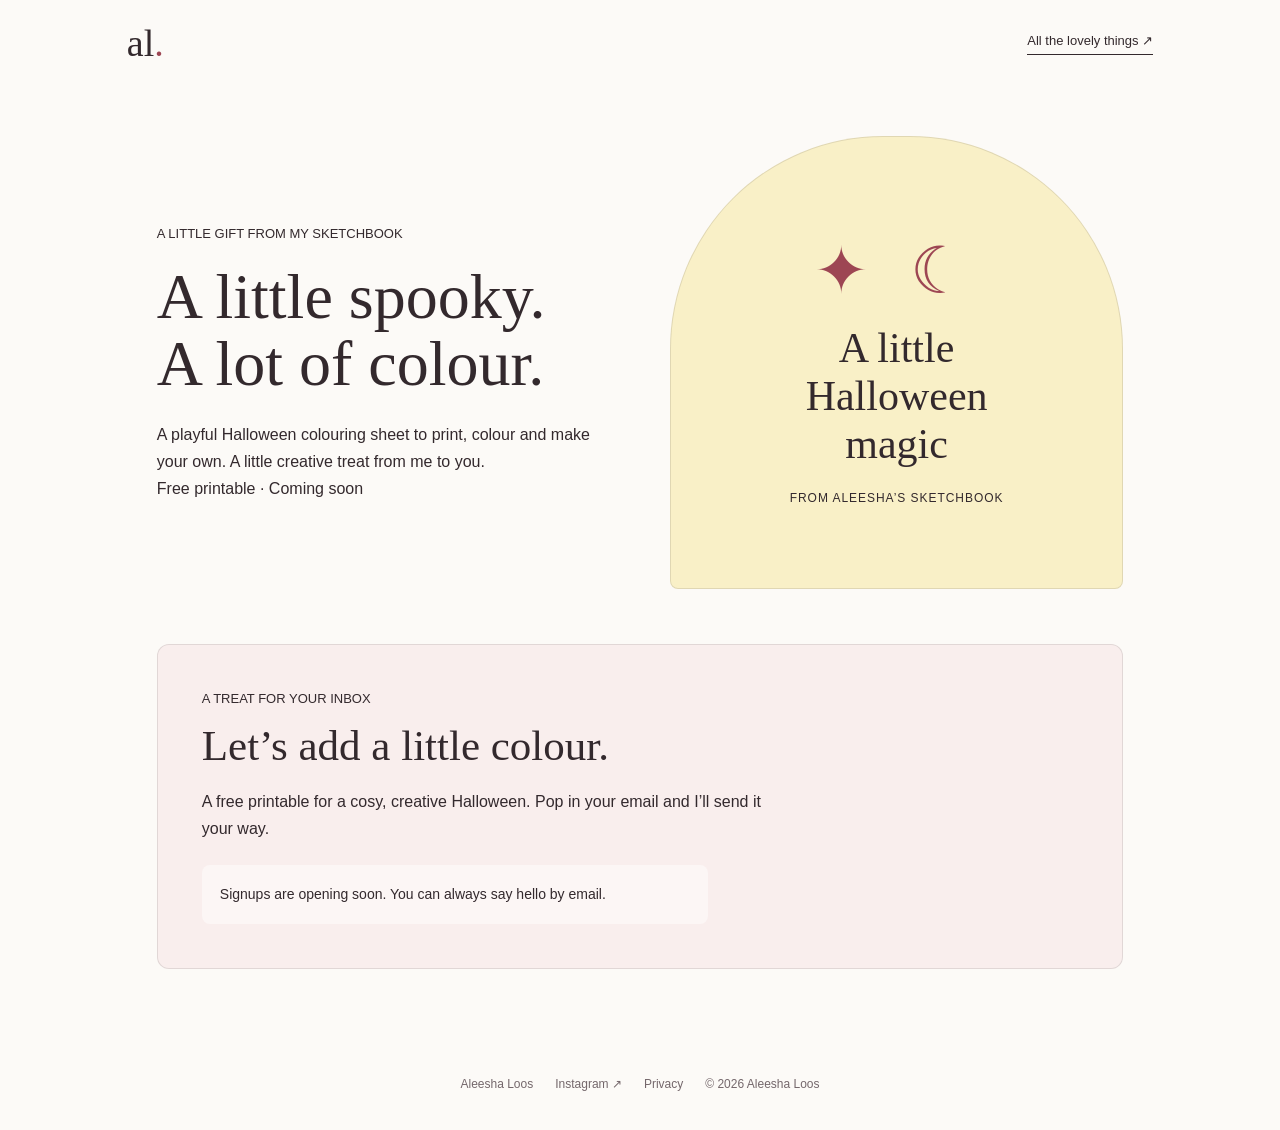
==== halloween/index.html @ 7b14a0b5 "Add links and signup pages; split strawberry portfolio collage" ====
<!doctype html><html lang="en-AU"><head><meta charset="utf-8"><meta name="viewport" content="width=device-width,initial-scale=1"><meta name="theme-color" content="#fcfaf7"><title>Free Halloween colouring sheet | Aleesha Loos</title><meta name="description" content="A playful Halloween colouring sheet from illustrator Aleesha Loos. A little creative treat to print and enjoy."><link rel="icon" href="/favicon.svg"><link rel="stylesheet" href="/styles.css?v=20261006-2"><link rel="stylesheet" href="/community.css?v=20261024-2"><script src="/community.js?v=20261024-2" defer></script></head><body><a class="skip-link" href="#main">Skip to content</a><header class="community-header"><a class="wordmark" href="/" aria-label="Aleesha Loos, home">al<span>.</span></a><a class="text-link" href="/links/">All the lovely things ↗</a></header><main class="community-main" id="main"><section class="community-hero"><div><p class="eyebrow">A little gift from my sketchbook</p><h1>A little spooky.<br>A lot of colour.</h1><p>A playful Halloween colouring sheet to print, colour and make your own. A little creative treat from me to you.</p><p>Free printable · Coming soon</p></div><div class="halloween-cover" aria-label="Halloween colouring sheet, coming soon"><span class="sparkles" aria-hidden="true">✦ ☾</span><strong>A little Halloween magic</strong><small>FROM ALEESHA’S SKETCHBOOK</small></div></section><div class="signup-card" data-signup="halloween"><div class="signup-intro"><p class="eyebrow">A treat for your inbox</p><h2>Let’s add a little colour.</h2><p>A free printable for a cosy, creative Halloween. Pop in your email and I’ll send it your way.</p></div><p class="signup-availability" role="status">Signups are opening soon. You can always <a href="mailto:hello@aleeshaloos.com">say hello by email</a>.</p><form class="signup-form" hidden><div class="signup-fields"><label>First name <span>(optional)</span><input name="name" autocomplete="given-name" maxlength="80"></label><label>Email address<input type="email" name="email" autocomplete="email" required maxlength="254"></label></div><label class="signup-check"><input type="checkbox" name="updates"><span>Send me occasional colouring sheets, new artwork and updates from Aleesha.</span></label><div class="signup-honey" aria-hidden="true"><label>Website<input name="website" tabindex="-1" autocomplete="off"></label></div><p class="signup-fine">The colouring sheet is yours whether or not you choose to receive updates. Unsubscribe from updates anytime. <a href="/privacy/">Privacy</a>.</p><button class="signup-submit" type="submit">Send me the colouring sheet <span aria-hidden="true">↗</span></button><p class="signup-error" role="alert" hidden></p></form><section class="signup-thanks" tabindex="-1" hidden><span class="thanks-spark" aria-hidden="true">✦</span><p class="eyebrow">A little happy mail</p><h2>Happy colouring!</h2><p>Your little Halloween treat is on its way to your inbox. You can also download it right here.</p><a class="download-link text-link" hidden>Download your colouring sheet ↗</a><p class="thanks-signoff">With a little colour &amp; a lot of heart,<br><span>Aleesha</span></p></section></div></main><footer class="community-footer"><a href="/">Aleesha Loos</a><a href="https://www.instagram.com/aleesha.loos/" target="_blank" rel="noopener noreferrer">Instagram ↗</a><a href="/privacy/">Privacy</a><span>© 2026 Aleesha Loos</span></footer></body></html>
---- styles.css ----
@font-face{font-family:Fraunces;src:url('assets/fonts/fraunces-medium.ttf') format('truetype');font-style:normal;font-weight:500;font-display:swap}
@font-face{font-family:'DM Sans';src:url('assets/fonts/dm-sans-regular.ttf') format('truetype');font-style:normal;font-weight:400;font-display:swap}
:root{--paper:#fcfaf7;--ink:#33292d;--muted:#74676b;--line:#dcd6d1;--rose:#9d4653;--pink:#f3d5d9;--blue:#d8e8ee;--yellow:#f5df79;--serif:Fraunces,Georgia,serif;--sans:'DM Sans',Arial,sans-serif}
*{box-sizing:border-box}
html{scroll-behavior:smooth;scroll-padding-top:96px}
body{margin:0;background:var(--paper);color:var(--ink);font-family:var(--sans);font-size:16px;line-height:1.65;letter-spacing:0;-webkit-font-smoothing:antialiased}
body.dialog-open{overflow:hidden}
button,a{-webkit-tap-highlight-color:transparent}
a{color:inherit;text-decoration:none}
button{font:inherit;color:inherit}
button:focus-visible,a:focus-visible{outline:2px solid var(--rose);outline-offset:6px}
::selection{background:var(--pink);color:var(--ink)}
p,h1,h2,h3,figure{margin:0}
h1,h2{font-family:var(--serif);font-weight:500;line-height:1.1;text-wrap:balance}
p{max-width:65ch}
.icon{width:22px;height:22px;fill:none;stroke:currentColor;stroke-width:1.5;stroke-linecap:round;stroke-linejoin:round;flex-shrink:0}
.icon-definitions{position:absolute;width:0;height:0;overflow:hidden}
.skip-link{position:fixed;top:8px;left:16px;padding:10px 16px;background:var(--ink);color:white;z-index:20;transform:translateY(-180%)}
.skip-link:focus{transform:translateY(0)}
.site-header{position:relative;z-index:5;min-height:82px;max-width:1440px;margin:auto;padding:12px 48px;display:grid;grid-template-columns:1fr auto 1fr;align-items:center;gap:24px;border-bottom:1px solid var(--line)}
.wordmark{font-family:var(--serif);font-size:38px;line-height:1;justify-self:start}
.wordmark span{color:var(--rose)}
nav{display:flex;align-items:center;gap:32px;font-size:14px}
nav a,.header-contact{position:relative}
nav a:after{content:'';position:absolute;height:1px;background:currentColor;left:0;right:0;bottom:-4px;transform:scaleX(0);transform-origin:left;transition:transform .2s}
nav a:hover:after,nav a[aria-current='location']:after{transform:scaleX(1)}
.header-contact{display:flex;gap:8px;align-items:center;justify-self:end;font-size:14px}
.header-contact .icon{width:18px;height:18px}
.masthead{max-width:1100px;margin:auto;padding:30px 0 22px;text-align:center}
.eyebrow{font-size:13px;line-height:1.5;text-transform:uppercase}
.masthead .eyebrow{margin:auto}
h1{font-size:112px;margin:3px 0 11px;line-height:1.12}
.name-period{color:var(--rose)}
.masthead-bottom{display:flex;justify-content:space-between;font-size:14px;padding:0 2px}
.masthead-bottom p:last-child{color:var(--muted)}
.opening-gallery{max-width:1100px;margin:0 auto;display:grid;grid-template-columns:repeat(3,minmax(0,1fr));gap:16px}
.art-window{display:block;position:relative;overflow:hidden;width:100%;background:var(--blue);isolation:isolate}
.art-window img{position:absolute;inset:0;width:100%;height:100%;object-fit:cover;display:block;pointer-events:none}
.hero-art,.portfolio-art{aspect-ratio:1/1}
.about-portrait{aspect-ratio:1/1}
.art-button{display:block;position:relative;width:100%;border:0;padding:0;background:transparent;text-align:left;cursor:zoom-in}
.view-art{display:grid;place-items:center;position:absolute;right:16px;bottom:16px;width:38px;height:38px;background:var(--paper);border-radius:50%;opacity:0;transform:translateY(5px);transition:opacity .2s,transform .2s}
.art-button:hover .view-art,.art-button:focus-visible .view-art{opacity:1;transform:translateY(0)}
.section-wrap{width:calc(100% - 96px);max-width:1100px;margin-inline:auto}
.introduction{position:relative;padding:90px 0 100px}
.page-detail{position:absolute;z-index:1;height:auto;pointer-events:none}
.intro-heading{position:relative;min-width:0}
.page-detail-butterfly{width:48px;right:-22px;top:36%;transform:rotate(28deg)}
.section-label{margin-bottom:30px;color:var(--rose)}
.intro-layout{display:grid;grid-template-columns:1fr 1fr;gap:80px}
.intro-layout h2{font-size:60px}
.intro-copy{font-size:18px;line-height:1.7;padding-top:1px}
.intro-copy p+p{margin-top:20px}
.text-link{display:inline-flex;align-items:center;gap:9px;font-size:14px;border-bottom:1px solid var(--ink);padding-bottom:4px;line-height:1.5}
.text-link .icon{width:18px;height:18px;transition:transform .2s}
.text-link:hover .icon,.header-contact:hover .icon{transform:translate(2px,-2px)}
.intro-copy .text-link{margin-top:28px}
.selected-work{position:relative;padding:32px 0 100px;border-top:1px solid var(--line)}
.section-topline{display:flex;justify-content:space-between;align-items:baseline;gap:24px}
.section-topline>p:last-child{font-size:13px;color:var(--muted)}
.work-heading{display:flex;justify-content:space-between;align-items:flex-end;gap:40px;margin:46px 0 44px}
.work-heading h2{font-size:46px}
.work-heading>p{font-size:15px;color:var(--muted);max-width:330px;padding-bottom:3px}
.story-grid{display:grid;grid-template-columns:repeat(3,minmax(0,1fr));gap:18px}
.story-grid .work-item:nth-child(2),.story-grid .work-item:nth-child(5){transform:translateY(34px)}
.portfolio-more{display:flex;justify-content:center;margin-top:76px}
.friends-section{background:var(--pink);position:relative}
.friends-inner{position:relative;padding:34px 0 80px}
.friends-inner .section-topline{padding-bottom:24px;border-bottom:1px solid #c6a6ad}
.project-status{font-style:italic}
.friends-layout{display:grid;grid-template-columns:.82fr 1fr 1.08fr;gap:54px;align-items:center;padding-top:52px}
.friends-layout>*{min-width:0}
.friends-layout h2{font-size:76px;line-height:1.05}
.friends-layout h2 span{color:var(--rose)}
.friends-visual{position:relative;aspect-ratio:1/1;display:grid;place-items:center}
.friend-main{position:relative;z-index:2;width:94%;height:auto;display:block}
.friends-copy{padding-top:4px}
.friends-copy .lead{font-family:var(--serif);font-size:25px;line-height:1.4;margin-bottom:24px}
.friends-copy p+p{margin-top:16px}
.friends-copy .text-link{margin-top:28px}
.about-section{display:grid;grid-template-columns:.85fr 1.15fr;gap:100px;align-items:center;padding:110px 0}
.about-art{padding:22px 0 0}
.about-art figure{transform:rotate(-3deg)}
.about-copy h2{font-size:43px;margin:25px 0 26px}
.about-copy{position:relative}
.page-detail-ladybird{width:48px;right:2%;top:-4px;transform:rotate(-22deg)}
.about-copy>p:not(.eyebrow):not(.about-signature){margin-top:16px}
.about-copy .about-signature{font-family:var(--serif);color:var(--rose);font-size:33px;margin-top:25px}
.contact-section{background:var(--yellow)}
.contact-inner{padding:46px 0 66px;display:grid;grid-template-columns:1fr 1fr;column-gap:70px}
.contact-inner>.eyebrow{grid-column:1/-1;margin-bottom:30px}
.contact-inner h2{font-size:78px}
.contact-details{align-self:end;padding-bottom:8px;max-width:500px}
.contact-details>p{font-size:16px;margin-bottom:28px}
.email-link{font-size:26px;line-height:1.5;display:inline-flex;align-items:center;gap:15px;border-bottom:1px solid var(--ink);padding-bottom:7px;overflow-wrap:anywhere}
.email-link .icon{width:25px;height:25px}
.contact-form{display:grid;gap:20px}
.contact-form label{display:grid;gap:8px;font-size:13px;color:var(--muted)}
.contact-form-row{display:grid;grid-template-columns:1fr 1fr;gap:16px}
.contact-form input,.contact-form textarea{width:100%;border:1px solid rgb(51 41 45 / 18%);border-radius:5px;background:#faeaa0;color:var(--ink);font:inherit;font-size:16px;padding:10px 12px;outline-offset:5px;resize:vertical}
.contact-form textarea{line-height:1.55;min-height:112px}
.contact-form input:focus,.contact-form textarea:focus{border-color:var(--rose)}
.contact-form input::placeholder,.contact-form textarea::placeholder{color:var(--muted);opacity:1}
.contact-form-honeypot{position:absolute;left:-9999px;opacity:0;pointer-events:none}
.contact-form-submit{width:max-content;display:inline-flex;align-items:center;gap:9px;background:transparent;border:0;border-bottom:1px solid var(--ink);padding:4px 0;cursor:pointer;font:inherit;font-size:14px;color:var(--ink)}
.contact-form-submit .icon{width:18px;height:18px;transition:transform .2s}
.contact-form-submit:hover .icon{transform:translate(2px,-2px)}
.contact-form-submit:disabled{opacity:.55;cursor:wait}
.contact-form-status{min-height:1.45em;margin:0!important;font-size:14px!important;color:var(--muted)}
.contact-form-status.is-success{color:var(--ink)}
.contact-form-success{margin:0!important;font-family:var(--serif);font-size:28px!important;line-height:1.25;color:var(--ink)}
.email-alternative{margin-top:9px!important;font-size:13px!important;color:var(--muted)}
.email-alternative .text-link{font-size:13px;padding-bottom:2px}
.site-footer{max-width:1440px;padding:28px 48px;display:grid;grid-template-columns:1fr auto auto;gap:10px 38px;align-items:center;margin:auto}
.footer-name{font-family:var(--serif);font-size:26px;line-height:1.3}
.site-footer>p{font-size:13px;color:var(--muted)}
.site-footer>.text-link{justify-self:end}
.site-footer .copyright{grid-column:1/-1;font-size:12px}
.art-dialog{padding:14px 18px 18px;border:0;background:var(--paper);color:var(--ink);max-width:calc(100% - 24px);max-height:calc(100dvh - 24px);width:max-content;margin:auto;overflow:auto}
.art-dialog::backdrop{background:rgb(30 25 28 / 88%)}
.dialog-toolbar{display:flex;align-items:center;justify-content:space-between;margin-bottom:10px;font-size:14px}
.dialog-navigation{display:flex;align-items:center;gap:2px}
.dialog-count{min-width:48px;text-align:center;color:var(--muted);font-size:12px}
.icon-button{display:grid;place-items:center;flex-shrink:0;background:transparent;border:0;width:44px;height:44px;cursor:pointer}
.icon-button:hover{background:var(--pink)}
.dialog-art{width:min(600px,calc(100vw - 60px),calc((100dvh - 110px) * .8))}
.dialog-copy{max-width:600px;padding:16px 4px 3px;border-top:1px solid var(--line)}
.dialog-copy h2{font-size:27px;margin-bottom:7px}
.dialog-copy p{color:var(--muted);font-size:14px}

/* Portfolio */
.inner-header .wordmark{font-size:34px}
.page-hero{padding:78px 0 68px;border-bottom:1px solid var(--line)}
.page-hero-grid{display:grid;grid-template-columns:1.25fr .75fr;gap:80px;align-items:end}
.page-hero h1{font-size:76px;margin:18px 0 0;max-width:900px}
.page-hero-copy{font-size:18px;color:var(--muted);padding-bottom:8px}
.portfolio-page{padding:58px 0 110px}
.portfolio-page-grid{display:grid;grid-template-columns:repeat(3,minmax(0,1fr));gap:58px 18px}
.portfolio-entry:nth-child(3n+2){transform:translateY(28px)}
.portfolio-meta{padding-top:13px;display:flex;justify-content:space-between;gap:18px;align-items:baseline}
.portfolio-meta h2{font-family:var(--sans);font-size:15px;line-height:1.4;font-weight:400}
.portfolio-meta p{color:var(--muted);font-size:12px;white-space:nowrap}
.portfolio-placeholder{aspect-ratio:1/1;display:flex;flex-direction:column;justify-content:space-between;padding:26px;background:var(--blue);border:1px solid rgb(51 41 45 / 8%)}
.portfolio-placeholder.pink{background:var(--pink)}
.portfolio-placeholder.yellow{background:var(--yellow)}
.portfolio-placeholder span{font-size:12px;text-transform:uppercase}
.portfolio-placeholder strong{font-family:var(--serif);font-weight:500;font-size:34px;line-height:1.1;max-width:8ch}
.portfolio-close{margin-top:92px;padding-top:42px;border-top:1px solid var(--line);display:flex;justify-content:space-between;gap:40px;align-items:end}
.portfolio-close h2{font-size:45px}

/* Commission guide */
.rates-body{background:#f9f6f2}
.rates-hero{padding:72px 0 74px;background:var(--yellow)}
.rates-hero .page-hero-grid{align-items:start}
.rates-hero h1{font-size:82px;margin-top:17px}
.rates-stamp{font-family:var(--serif);font-size:25px;line-height:1.3;margin-bottom:20px}
.rates-intro{font-size:17px;line-height:1.75}
.rates-content{padding:72px 0 110px}
.rates-section{display:grid;grid-template-columns:.62fr 1.38fr;gap:80px;padding:54px 0;border-top:1px solid var(--line)}
.rates-section:first-child{padding-top:0;border-top:0}
.rates-section h2{font-size:42px}
.rates-section-lead{color:var(--muted);font-size:14px;margin-top:14px}
.rate-list{border-top:1px solid var(--ink)}
.rate-row{display:grid;grid-template-columns:1fr auto;gap:30px;padding:21px 0;border-bottom:1px solid var(--line);align-items:baseline}
.rate-row h3{font-family:var(--serif);font-size:23px;font-weight:500}
.rate-row p{font-size:14px;color:var(--muted);margin-top:5px}
.rate-row strong{font-weight:400;font-size:16px;white-space:nowrap}
.guide-copy{font-size:17px;line-height:1.75}
.guide-copy p+p{margin-top:19px}
.guide-points{display:grid;grid-template-columns:1fr 1fr;gap:16px 38px;list-style:none;padding:0;margin:0}
.guide-points li{padding:16px 0;border-top:1px solid var(--line)}
.guide-points strong{display:block;font-family:var(--serif);font-size:21px;font-weight:500;margin-bottom:4px}
.guide-points span{font-size:14px;color:var(--muted)}
.rates-note{background:var(--pink);padding:38px 42px;margin-top:28px}
.rates-note h2{font-size:34px;margin-bottom:12px}
.rates-note p{font-size:15px}
.rates-cta{margin-top:70px;padding:50px 0 0;border-top:1px solid var(--line);display:grid;grid-template-columns:1fr 1fr;gap:60px;align-items:end}
.rates-cta h2{font-size:54px}
@media(min-width:1000px) and (max-height:820px){.masthead,.opening-gallery{max-width:930px}.masthead{padding-top:22px}h1{font-size:94px}.site-header{min-height:70px}.introduction{padding-top:66px}}
@media(min-width:1600px){.masthead,.opening-gallery{max-width:1180px}.introduction{padding-top:80px}}
@media(max-width:1199px){.masthead,.opening-gallery{width:calc(100% - 96px)}h1{font-size:94px}.intro-layout,.friends-layout{gap:48px}.friends-layout h2{font-size:64px}.about-section{gap:55px}.about-copy h2{font-size:38px}.contact-inner h2{font-size:66px}.email-link{font-size:22px}}
@media(max-width:850px){.site-header{padding-inline:28px;gap:20px}nav{gap:20px}.masthead,.opening-gallery,.section-wrap{width:calc(100% - 56px)}h1{font-size:80px}.masthead{padding-top:24px}.opening-gallery{gap:12px}.introduction{padding:64px 0 72px}.intro-layout{gap:32px}.intro-layout h2{font-size:46px}.intro-copy{font-size:16px}.work-heading h2{font-size:36px}.work-heading>p{max-width:230px;font-size:14px}.story-grid{gap:14px}.friends-layout{grid-template-columns:.9fr 1.1fr;gap:35px}.friends-layout h2{grid-column:1/-1;font-size:52px}.friends-copy .lead{font-size:22px}.about-section{gap:36px;padding:80px 0}.about-copy h2{font-size:31px}.contact-inner{gap:24px}.contact-inner h2{font-size:60px}.email-link{font-size:19px;gap:6px}.site-footer{padding-inline:28px;gap:10px 22px}.site-footer>p:nth-child(2){font-size:12px}}
@media(max-width:600px){html{scroll-padding-top:24px}.site-header{grid-template-columns:1fr 1fr;gap:14px;padding:15px 20px 14px;min-height:104px}.wordmark{font-size:30px}.site-header nav{grid-row:2;grid-column:1/-1;justify-content:space-between;gap:14px;font-size:13px}.header-contact{grid-column:2;grid-row:1;font-size:13px}.masthead{width:calc(100% - 40px);padding:25px 0 20px}.masthead .eyebrow{font-size:11px}h1{font-size:54px;white-space:nowrap;margin:9px 0 14px}.masthead-bottom{font-size:12px;justify-content:center}.masthead-bottom p:last-child{display:none}.opening-gallery{width:100%;max-width:none;grid-template-columns:repeat(3,82%);gap:12px;overflow-x:auto;padding:0 20px 12px;scroll-snap-type:x mandatory;scroll-padding-left:20px;scrollbar-width:thin;scrollbar-color:var(--line) transparent}.opening-gallery .work-item{scroll-snap-align:start}.section-wrap{width:calc(100% - 40px)}.introduction{padding:49px 0 60px}.section-label{font-size:11px;margin-bottom:22px}.intro-layout{grid-template-columns:1fr;gap:26px}.intro-layout h2{font-size:44px}.page-detail-butterfly{width:38px;right:3%;top:80%;transform:rotate(28deg)}.intro-copy{font-size:16px}.intro-copy .text-link{margin-top:22px}.selected-work{width:100%;max-width:none;padding:23px 0 76px}.selected-work>.section-topline,.selected-work>.work-heading{width:calc(100% - 40px);margin-inline:auto}.section-topline{align-items:start;gap:20px}.section-topline .eyebrow{font-size:11px}.selected-work .section-topline>p:last-child{display:none}.work-heading{display:block;margin-top:28px!important;margin-bottom:28px!important}.work-heading h2{font-size:35px}.work-heading>p{margin-top:20px;max-width:none;font-size:14px}.story-grid{display:grid;grid-template-columns:repeat(6,82%);gap:12px;overflow-x:auto;padding:0 20px 14px;scroll-snap-type:x mandatory;scroll-padding-left:20px;scrollbar-width:thin;scrollbar-color:var(--line) transparent}.story-grid .work-item{scroll-snap-align:start}.story-grid .work-item:nth-child(2),.story-grid .work-item:nth-child(5){transform:none}.view-art{width:30px;height:30px;bottom:10px;right:10px}.view-art .icon{width:18px;height:18px}.friends-inner{padding-top:24px;padding-bottom:48px}.friends-inner .section-topline{padding-bottom:18px}.section-topline>p:last-child{font-size:12px;flex-shrink:0}.friends-layout{grid-template-columns:1fr;padding-top:32px;gap:30px}.friends-layout h2{grid-column:auto;font-size:58px}.friends-layout h2 br:first-child{display:none}.friends-visual{width:min(100%,340px);margin:0 auto}.friends-copy{padding:0}.friends-copy .lead{font-size:24px}.friends-copy>p{font-size:16px}.about-section{grid-template-columns:1fr;padding:62px 0;gap:38px}.about-art{max-width:320px;width:88%;margin:0 auto;padding-top:0}.about-copy h2{font-size:34px;margin-top:20px}.about-copy .eyebrow{font-size:11px}.page-detail-ladybird{width:40px;right:0;top:-9px;transform:rotate(-22deg)}.contact-inner{padding:30px 0 44px;grid-template-columns:1fr;gap:0}.contact-inner>.eyebrow{font-size:11px;margin-bottom:25px}.contact-inner h2{font-size:62px}.contact-details{margin-top:28px;padding:0}.contact-details>p{margin-bottom:24px}.contact-form-row{grid-template-columns:1fr}.desktop-break{display:none}.email-link{font-size:22px;gap:12px}.site-footer{padding:26px 20px;grid-template-columns:1fr auto;gap:13px}.footer-name{font-size:24px}.site-footer>p:nth-child(2){grid-column:1/-1;grid-row:2}.site-footer>.text-link{grid-column:2;grid-row:1;font-size:13px}.site-footer .copyright{margin-top:9px}.dialog-toolbar{font-size:13px}}
@media(max-width:370px){h1{font-size:44px}.friends-layout h2{font-size:50px}.email-link{font-size:19px}.site-header nav{font-size:12px}.masthead .eyebrow{font-size:10px}}
@media(prefers-reduced-motion:reduce){html{scroll-behavior:auto}*,*:before,*:after{transition:none!important;animation:none!important}}
.about-intro{font-family:var(--serif);font-size:1.35rem;line-height:1.35;color:var(--rose);margin-bottom:1.35rem!important}
.work-heading:has(h2:only-child){margin-bottom:3.2rem}
.wobble-hero{padding:5rem 0 4rem;background:var(--blue)}
.wobble-hero-grid,.wobble-classroom{display:grid;grid-template-columns:minmax(0,.8fr) minmax(0,1.2fr);gap:clamp(2.5rem,7vw,7rem);align-items:center}
.wobble-hero h1{font-size:clamp(3rem,7vw,6.4rem);margin-top:1rem}
.wobble-cover{width:100%;max-width:460px;margin-inline:auto;display:block;box-shadow:0 18px 40px rgb(51 41 45 / 16%)}
.wobble-hero-copy{font-size:1.15rem;line-height:1.8;max-width:34rem;margin-top:1.8rem}
.wobble-coming-soon{position:relative;max-width:32rem;margin-top:2rem;padding:1.15rem 1.35rem 1.2rem;background:var(--pink);border-radius:20px 20px 20px 5px;color:var(--ink)}
.wobble-coming-soon::after{content:"";position:absolute;left:1.15rem;bottom:-10px;border-width:11px 11px 0 0;border-style:solid;border-color:var(--pink) transparent transparent transparent}
.wobble-coming-soon .eyebrow{margin-bottom:.5rem;color:var(--rose)}
.wobble-coming-soon>p:last-child{font-size:.98rem;line-height:1.55}
.wobble-story{padding:6.5rem 0}
.wobble-story-grid{display:grid;grid-template-columns:1fr 1fr;gap:clamp(2.5rem,8vw,8rem);align-items:start}
.wobble-story h2,.wobble-classroom h2{font-size:clamp(2.5rem,5vw,4.6rem)}
.wobble-story .lead{font-family:var(--serif);font-size:1.7rem;line-height:1.35}
.wobble-story-copy p+p,.wobble-classroom-copy p+p{margin-top:1.25rem}
.wobble-classroom-section{background:var(--pink);padding:6.5rem 0}
.wobble-classroom-copy{font-size:1.06rem;line-height:1.8}
.portfolio-entry img.new-work{object-fit:cover;aspect-ratio:1/1;width:100%;height:100%}
@media(max-width:720px){.wobble-hero{padding:3.2rem 0}.wobble-hero-grid,.wobble-story-grid,.wobble-classroom{grid-template-columns:1fr;gap:2.3rem}.wobble-hero-grid>div:first-child{order:2}.wobble-story,.wobble-classroom-section{padding:4rem 0}.wobble-cover{max-width:330px}.wobble-story .lead{font-size:1.4rem}}
@media(max-width:600px){.friends-layout h2 br:first-child{display:block}}
@media(max-width:850px){.page-hero-grid{gap:40px}.page-hero h1,.rates-hero h1{font-size:62px}.rates-section{gap:42px}.portfolio-page-grid{grid-template-columns:repeat(2,minmax(0,1fr))}.portfolio-entry:nth-child(3n+2){transform:none}.portfolio-entry:nth-child(even){transform:translateY(24px)}}
@media(max-width:600px){.portfolio-more{margin-top:26px}.page-hero,.rates-hero{padding:46px 0 48px}.page-hero-grid{grid-template-columns:1fr;gap:28px}.page-hero h1,.rates-hero h1{font-size:48px;white-space:normal;margin-top:13px}.page-hero-copy,.rates-intro{font-size:16px}.portfolio-page{padding:38px 0 72px}.portfolio-page-grid{grid-template-columns:repeat(2,minmax(0,1fr));gap:30px 12px}.portfolio-entry:nth-child(even){transform:none}.portfolio-meta{padding-top:7px;display:flex;justify-content:space-between;gap:7px;align-items:baseline}.portfolio-meta h2{font-size:11px;line-height:1.25}.portfolio-meta p{font-size:10px;line-height:1.25}.portfolio-placeholder{padding:22px}.portfolio-close{margin-top:62px;padding-top:34px;display:block}.portfolio-close h2{font-size:37px;margin-bottom:24px}.rates-section{grid-template-columns:1fr;gap:28px;padding:42px 0}.rates-section h2{font-size:36px}.guide-points{grid-template-columns:1fr}.rate-row{gap:18px}.rate-row h3{font-size:21px}.rate-row strong{font-size:15px}.rates-note{padding:28px 24px}.rates-cta{grid-template-columns:1fr;gap:26px;margin-top:50px}.rates-cta h2{font-size:45px}}
@media(max-width:370px){.portfolio-page-grid{grid-template-columns:1fr;gap:44px}.portfolio-entry:nth-child(even){transform:none}}
---- community.css ----
[hidden]{display:none!important}
.community-header{max-width:1180px;margin:auto;padding:24px 6%;display:flex;align-items:center;justify-content:space-between;gap:20px}
.community-header .text-link{font-size:13px}
.community-footer{display:flex;flex-wrap:wrap;justify-content:center;gap:22px;padding:36px 20px;color:var(--muted);font-size:12px}
.community-footer a{text-underline-offset:5px}
.links-page{background:radial-gradient(ellipse at 5% 12%,#f3d5d980,transparent 45%),radial-gradient(ellipse at 95% 65%,#d8e8ee90,transparent 45%),var(--paper)}
.links-main{max-width:600px;padding:54px 24px 16px;margin:auto;text-align:center}
.links-portrait{width:100px;height:100px;object-fit:cover;border-radius:50%;border:6px solid var(--paper);outline:1px solid var(--line)}
.links-main h1{font-size:48px;margin:22px 0 12px}.links-main .intro{max-width:340px;margin:0 auto 32px;color:var(--muted);font-size:15px;line-height:1.7}
.links-list{display:grid;gap:12px;text-align:left}
.link-card{display:flex;gap:18px;align-items:center;padding:21px 24px;border:1px solid #33292d25;border-radius:9px;background:var(--paper);text-decoration:none;transition:transform .15s,background .15s}
.link-card:hover{transform:translateY(-2px);background:#fff}.link-card:focus-visible{outline:3px solid var(--rose);outline-offset:3px}
.link-card strong{font-family:var(--serif);font-weight:500;font-size:23px;line-height:1.2;display:block}.link-card small{display:block;font-size:12px;line-height:1.5;margin-top:5px;color:var(--muted)}
.link-card .card-arrow{margin-left:auto;font-size:23px}.link-card .card-number{font-size:11px;align-self:flex-start;margin-top:5px}
.link-card.halloween{background:#f5df7980}.link-card.wobble{background:#d8e8eea6}.link-card.support{background:#f3d5d950}
.link-card[aria-disabled=true]{opacity:.65;cursor:default}.links-note{margin:24px 0;font-size:12px;color:var(--muted)}
.community-main{max-width:1120px;padding:50px 6% 70px;margin:auto}.community-hero{display:grid;grid-template-columns:1fr 1fr;gap:60px;align-items:center}
.community-hero h1{font-size:clamp(42px,5vw,70px);line-height:1.05;margin:18px 0 24px}.community-hero p{line-height:1.7}
.halloween-cover{background:#f5df7960;aspect-ratio:1;border-radius:47% 47% 8px 8px;display:flex;flex-direction:column;justify-content:center;align-items:center;text-align:center;padding:35px;border:1px solid #33292d20;position:relative}
.halloween-cover .sparkles{font-size:65px;color:var(--rose);letter-spacing:12px}.halloween-cover strong{font:42px/1.15 var(--serif);max-width:6em}.halloween-cover small{font-size:12px;margin-top:20px;letter-spacing:.08em}
.community-main .signup-card{margin-top:55px}
.signup-card{padding:clamp(24px,4vw,44px);background:#f3d5d950;border:1px solid #33292d1f;border-radius:12px}
.signup-card h2{font-size:clamp(30px,4vw,43px);line-height:1.15;margin:12px 0 18px}.signup-intro>p:last-child{max-width:580px;line-height:1.7;font-size:16px}
.signup-availability{margin:22px 0 0;padding:18px;background:#ffffff70;border-radius:8px;font-size:14px;line-height:1.65}
.signup-form{margin-top:26px}.signup-fields{display:grid;grid-template-columns:1fr 1fr;gap:18px}
.signup-fields label{display:block;font-size:14px}.signup-fields label span{color:var(--muted);font-size:12px}.signup-fields input{display:block;width:100%;margin-top:8px;padding:13px 14px;border:1px solid #33292d50;border-radius:5px;background:#fffaf1c9;color:var(--ink);font:16px var(--sans)}
.signup-fields input:focus{outline:2px solid var(--rose);outline-offset:2px}
.signup-check{display:flex;align-items:flex-start;gap:10px;margin:20px 0 12px;font-size:14px;line-height:1.6}.signup-check input{width:18px;height:18px;flex-shrink:0;margin-top:3px;accent-color:var(--rose)}
.signup-fine{font-size:12px;color:var(--muted);line-height:1.7;margin-bottom:20px}.signup-submit{padding:14px 20px;background:var(--ink);color:var(--paper);border:0;border-radius:5px;font:14px var(--sans);cursor:pointer}.signup-submit span{margin-left:24px}.signup-submit:disabled{opacity:.55;cursor:wait}
.signup-honey{position:absolute;left:-10000px;width:1px;height:1px;overflow:hidden}
.signup-error{margin-top:16px;color:#8c263a;font-size:14px}
.signup-thanks{position:relative;text-align:center;max-width:600px;margin:12px auto;padding:40px 24px;background:#f5df79a0;border-radius:45px 45px 45px 8px;outline:none}
.signup-thanks p{line-height:1.7}.thanks-spark{display:block;color:var(--rose);font-size:36px;margin-bottom:16px}.thanks-signoff{font-size:13px;margin-top:24px}.thanks-signoff span{display:inline-block;font:26px var(--serif);margin-top:8px}
.waitlist-section{padding:45px 0 75px}.waitlist-section .signup-card{max-width:850px;margin:auto;background:#d8e8ee80}.waitlist-jump{margin-top:20px;display:inline-block}
.privacy-copy{max-width:700px;margin:auto;line-height:1.8}.privacy-copy h1{font-size:48px;margin-bottom:28px}.privacy-copy h2{font-size:27px;margin:28px 0 12px}
@media(max-width:650px){.links-main{padding-top:30px}.links-main h1{font-size:40px}.link-card{padding:20px 17px}.link-card strong{font-size:21px}.community-hero{grid-template-columns:1fr;gap:32px}.halloween-cover{max-width:380px;width:100%;margin:auto}.signup-fields{grid-template-columns:1fr}.community-main{padding-top:24px}.community-footer{gap:16px}.waitlist-section{padding-left:6%;padding-right:6%}}
@media(prefers-reduced-motion:reduce){.link-card{transition:none}}
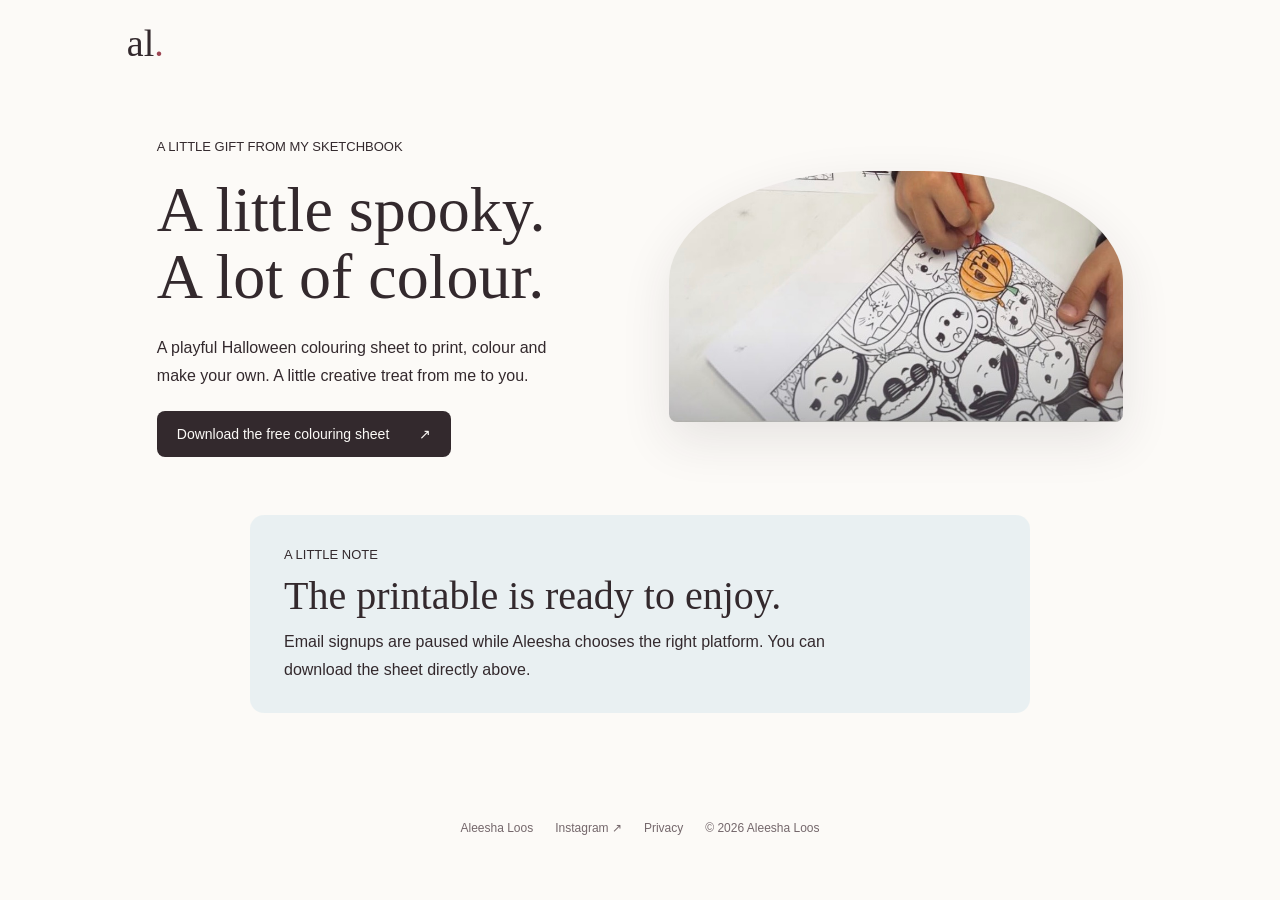
==== commit c506cf20: "Refresh Halloween pages and Aleesha links" ====
--- a/halloween/index.html
+++ b/halloween/index.html
@@ -1 +1,6 @@
-<!doctype html><html lang="en-AU"><head><meta charset="utf-8"><meta name="viewport" content="width=device-width,initial-scale=1"><meta name="theme-color" content="#fcfaf7"><title>Free Halloween colouring sheet | Aleesha Loos</title><meta name="description" content="A playful Halloween colouring sheet from illustrator Aleesha Loos. A little creative treat to print and enjoy."><link rel="icon" href="/favicon.svg"><link rel="stylesheet" href="/styles.css?v=20261006-2"><link rel="stylesheet" href="/community.css?v=20261024-2"><script src="/community.js?v=20261024-2" defer></script></head><body><a class="skip-link" href="#main">Skip to content</a><header class="community-header"><a class="wordmark" href="/" aria-label="Aleesha Loos, home">al<span>.</span></a><a class="text-link" href="/links/">All the lovely things ↗</a></header><main class="community-main" id="main"><section class="community-hero"><div><p class="eyebrow">A little gift from my sketchbook</p><h1>A little spooky.<br>A lot of colour.</h1><p>A playful Halloween colouring sheet to print, colour and make your own. A little creative treat from me to you.</p><p>Free printable · Coming soon</p></div><div class="halloween-cover" aria-label="Halloween colouring sheet, coming soon"><span class="sparkles" aria-hidden="true">✦ ☾</span><strong>A little Halloween magic</strong><small>FROM ALEESHA’S SKETCHBOOK</small></div></section><div class="signup-card" data-signup="halloween"><div class="signup-intro"><p class="eyebrow">A treat for your inbox</p><h2>Let’s add a little colour.</h2><p>A free printable for a cosy, creative Halloween. Pop in your email and I’ll send it your way.</p></div><p class="signup-availability" role="status">Signups are opening soon. You can always <a href="mailto:hello@aleeshaloos.com">say hello by email</a>.</p><form class="signup-form" hidden><div class="signup-fields"><label>First name <span>(optional)</span><input name="name" autocomplete="given-name" maxlength="80"></label><label>Email address<input type="email" name="email" autocomplete="email" required maxlength="254"></label></div><label class="signup-check"><input type="checkbox" name="updates"><span>Send me occasional colouring sheets, new artwork and updates from Aleesha.</span></label><div class="signup-honey" aria-hidden="true"><label>Website<input name="website" tabindex="-1" autocomplete="off"></label></div><p class="signup-fine">The colouring sheet is yours whether or not you choose to receive updates. Unsubscribe from updates anytime. <a href="/privacy/">Privacy</a>.</p><button class="signup-submit" type="submit">Send me the colouring sheet <span aria-hidden="true">↗</span></button><p class="signup-error" role="alert" hidden></p></form><section class="signup-thanks" tabindex="-1" hidden><span class="thanks-spark" aria-hidden="true">✦</span><p class="eyebrow">A little happy mail</p><h2>Happy colouring!</h2><p>Your little Halloween treat is on its way to your inbox. You can also download it right here.</p><a class="download-link text-link" hidden>Download your colouring sheet ↗</a><p class="thanks-signoff">With a little colour &amp; a lot of heart,<br><span>Aleesha</span></p></section></div></main><footer class="community-footer"><a href="/">Aleesha Loos</a><a href="https://www.instagram.com/aleesha.loos/" target="_blank" rel="noopener noreferrer">Instagram ↗</a><a href="/privacy/">Privacy</a><span>© 2026 Aleesha Loos</span></footer></body></html>
+<!doctype html>
+<html lang="en-AU"><head><meta charset="utf-8"><meta name="viewport" content="width=device-width,initial-scale=1"><meta name="theme-color" content="#fcfaf7"><title>Free Halloween colouring sheet | Aleesha Loos</title><meta name="description" content="Download Aleesha Loos’s free Halloween colouring sheet and enjoy a little creative treat."><link rel="icon" href="/favicon.svg"><link rel="stylesheet" href="/styles.css?v=20261024-3"><link rel="stylesheet" href="/community.css?v=20261024-3"></head>
+<body><a class="skip-link" href="#main">Skip to content</a><header class="community-header"><a class="wordmark" href="/" aria-label="Aleesha Loos, home">al<span>.</span></a></header>
+<main class="community-main halloween-main" id="main"><section class="community-hero halloween-hero"><div><p class="eyebrow">A little gift from my sketchbook</p><h1>A little spooky.<br>A lot of colour.</h1><p>A playful Halloween colouring sheet to print, colour and make your own. A little creative treat from me to you.</p><a class="halloween-download" href="/assets/halloween/Free_Halloween_Colouring_Sheet_by_Aleesha_Loos.pdf" download>Download the free colouring sheet <span aria-hidden="true">↗</span></a></div><figure class="halloween-photo"><img src="/assets/halloween/IMG_6366.jpeg" alt="The original photo of Aleesha’s Halloween colouring sheet." fetchpriority="high" decoding="async"></figure></section>
+<section class="halloween-signup-note" aria-labelledby="halloween-note-title"><p class="eyebrow">A little note</p><h2 id="halloween-note-title">The printable is ready to enjoy.</h2><p>Email signups are paused while Aleesha chooses the right platform. You can download the sheet directly above.</p></section></main>
+<footer class="community-footer"><a href="/">Aleesha Loos</a><a href="https://www.instagram.com/aleesha.loos/" target="_blank" rel="noopener noreferrer">Instagram ↗</a><a href="/privacy/">Privacy</a><span>© 2026 Aleesha Loos</span></footer></body></html>
--- a/community.css
+++ b/community.css
@@ -36,3 +36,17 @@
 @media(max-width:650px){.links-main{padding-top:30px}.links-main h1{font-size:40px}.link-card{padding:20px 17px}.link-card strong{font-size:21px}.community-hero{grid-template-columns:1fr;gap:32px}.halloween-cover{max-width:380px;width:100%;margin:auto}.signup-fields{grid-template-columns:1fr}.community-main{padding-top:24px}.community-footer{gap:16px}.waitlist-section{padding-left:6%;padding-right:6%}}
 @media(prefers-reduced-motion:reduce){.link-card{transition:none}}
 
+
+/* Seasonal Halloween feature */
+.halloween-feature{position:relative;display:grid;grid-template-columns:minmax(0,1fr) minmax(0,.9fr);gap:clamp(32px,7vw,90px);align-items:center;padding-top:72px;padding-bottom:72px;background:#f5df7940}
+.halloween-feature-photo{overflow:hidden;border-radius:46% 46% 9px 9px;max-height:530px}.halloween-feature-photo img{display:block;width:100%;aspect-ratio:1.18;object-fit:cover}
+.halloween-feature-copy{max-width:480px;padding-right:28px}.halloween-feature-copy h2{font-size:clamp(42px,5.5vw,70px);line-height:1.04;margin:18px 0}.halloween-feature-copy>p:not(.eyebrow){font-size:17px;line-height:1.7;max-width:400px}.halloween-feature-copy .text-link{margin-top:16px}.halloween-feature-detail{position:absolute;width:62px;right:3%;bottom:5%;transform:rotate(14deg);pointer-events:none}
+.links-main{position:relative;max-width:520px;padding:50px 24px 18px}.links-main .links-portrait{width:122px;height:122px;object-fit:cover;border-radius:50%;border:5px solid var(--paper);box-shadow:0 8px 30px #33292d18}
+.links-list{gap:13px}.link-card{min-height:74px;gap:16px;padding:18px 22px;border-radius:17px;background:#fffdf9e8;box-shadow:0 4px 14px #33292d0a}.link-card strong{font-size:20px}.link-card small{font-size:12px}.link-card .card-arrow{font-size:21px}
+.links-detail{position:absolute;width:44px;height:44px;object-fit:contain;pointer-events:none}.links-detail-one{top:168px;left:3px;transform:rotate(-16deg)}.links-detail-two{top:318px;right:0;width:39px;transform:rotate(12deg)}
+.link-card.halloween{background:#f5df79b3}.link-card.wobble{background:#d8e8eecf}.link-card.support{background:#f3d5d9a8}
+.halloween-hero{grid-template-columns:1fr minmax(0,1.05fr);gap:clamp(35px,7vw,80px)}.halloween-photo{margin:0;overflow:hidden;border-radius:44% 44% 8px 8px;box-shadow:0 18px 50px #33292d1b}.halloween-photo img{display:block;width:100%;height:auto}
+.halloween-download{display:inline-flex;align-items:center;gap:30px;margin-top:22px;padding:15px 20px;border-radius:8px;background:var(--ink);color:var(--paper);font:14px var(--sans);text-decoration:none}.halloween-download:hover{background:var(--rose)}
+.halloween-signup-note{max-width:780px;margin:58px auto 0;padding:30px 34px;background:#d8e8ee80;border-radius:14px}.halloween-signup-note h2{font-size:clamp(28px,4vw,40px);margin:10px 0}.halloween-signup-note p:last-child{line-height:1.7}
+@media(max-width:700px){.halloween-feature{grid-template-columns:1fr;gap:28px;padding-top:43px;padding-bottom:48px}.halloween-feature-photo{max-width:440px;margin:auto}.halloween-feature-copy{padding:0}.halloween-feature-copy h2{font-size:43px}.halloween-feature-detail{width:43px;right:4%;bottom:2%}.links-main{padding-top:32px}.links-detail{width:32px;height:32px}.links-detail-one{left:-4px;top:153px}.links-detail-two{right:-2px;top:296px}.halloween-hero{grid-template-columns:1fr;gap:28px}.halloween-photo{max-width:520px;margin:0 auto}.halloween-signup-note{margin:38px 6% 0;padding:23px}.halloween-download{width:100%;justify-content:space-between}}
+
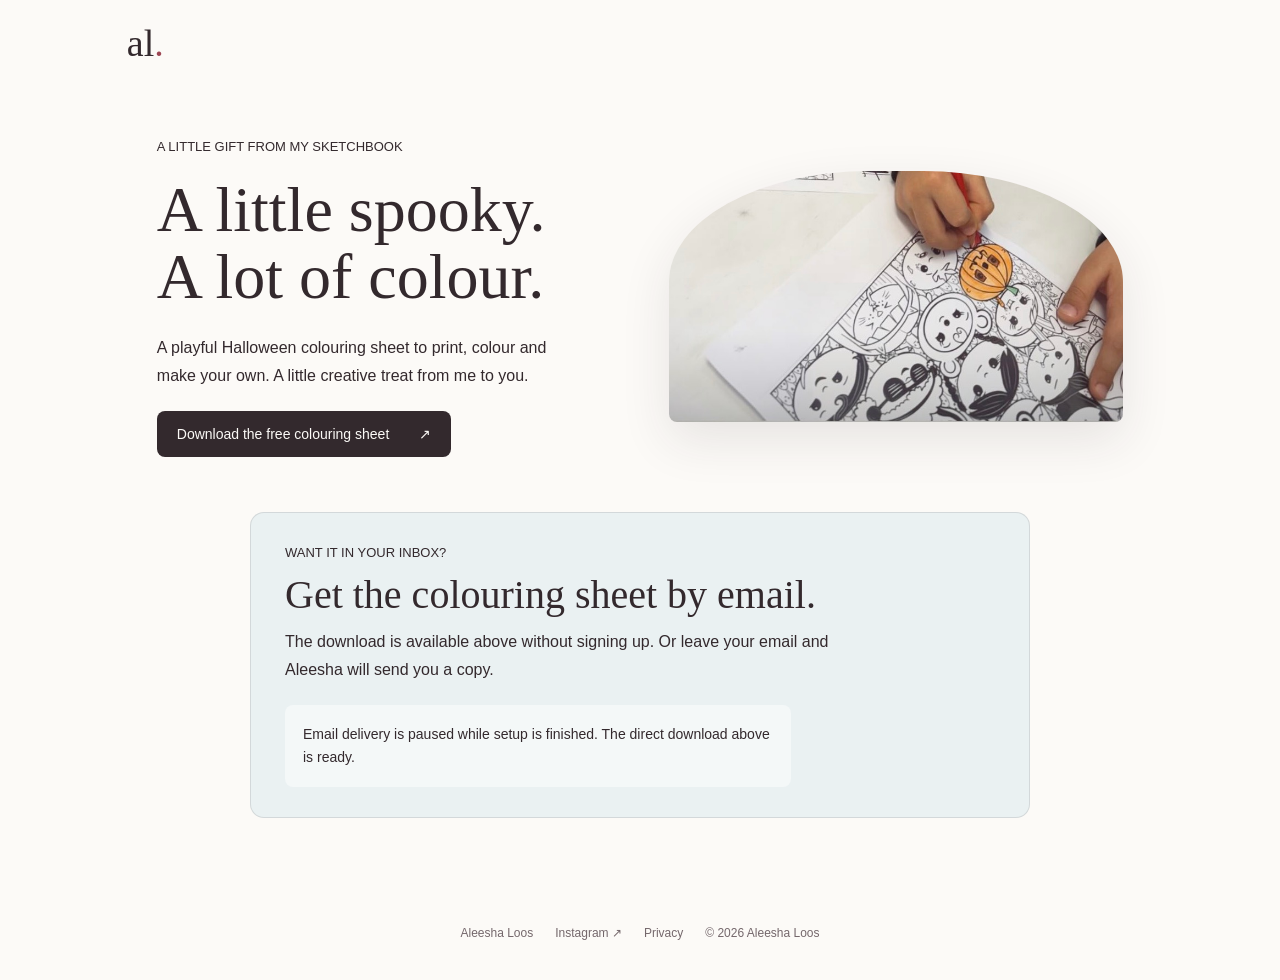
==== commit 59322ac7: "Prepare Resend signup emails and paused forms" ====
--- a/halloween/index.html
+++ b/halloween/index.html
@@ -1,6 +1,6 @@
 <!doctype html>
-<html lang="en-AU"><head><meta charset="utf-8"><meta name="viewport" content="width=device-width,initial-scale=1"><meta name="theme-color" content="#fcfaf7"><title>Free Halloween colouring sheet | Aleesha Loos</title><meta name="description" content="Download Aleesha Loos’s free Halloween colouring sheet and enjoy a little creative treat."><link rel="icon" href="/favicon.svg"><link rel="stylesheet" href="/styles.css?v=20261024-3"><link rel="stylesheet" href="/community.css?v=20261024-3"></head>
+<html lang="en-AU"><head><meta charset="utf-8"><meta name="viewport" content="width=device-width,initial-scale=1"><meta name="theme-color" content="#fcfaf7"><title>Free Halloween colouring sheet | Aleesha Loos</title><meta name="description" content="Download Aleesha Loos’s free Halloween colouring sheet and enjoy a little creative treat."><link rel="icon" href="/favicon.svg"><link rel="stylesheet" href="/styles.css?v=20261024-3"><link rel="stylesheet" href="/community.css?v=20261024-3"><script src="/community.js?v=20261024-2" defer></script></head>
 <body><a class="skip-link" href="#main">Skip to content</a><header class="community-header"><a class="wordmark" href="/" aria-label="Aleesha Loos, home">al<span>.</span></a></header>
 <main class="community-main halloween-main" id="main"><section class="community-hero halloween-hero"><div><p class="eyebrow">A little gift from my sketchbook</p><h1>A little spooky.<br>A lot of colour.</h1><p>A playful Halloween colouring sheet to print, colour and make your own. A little creative treat from me to you.</p><a class="halloween-download" href="/assets/halloween/Free_Halloween_Colouring_Sheet_by_Aleesha_Loos.pdf" download>Download the free colouring sheet <span aria-hidden="true">↗</span></a></div><figure class="halloween-photo"><img src="/assets/halloween/IMG_6366.jpeg" alt="The original photo of Aleesha’s Halloween colouring sheet." fetchpriority="high" decoding="async"></figure></section>
-<section class="halloween-signup-note" aria-labelledby="halloween-note-title"><p class="eyebrow">A little note</p><h2 id="halloween-note-title">The printable is ready to enjoy.</h2><p>Email signups are paused while Aleesha chooses the right platform. You can download the sheet directly above.</p></section></main>
+<section class="halloween-signup-note signup-card" data-signup="halloween" aria-labelledby="halloween-note-title"><div class="signup-intro"><p class="eyebrow">Want it in your inbox?</p><h2 id="halloween-note-title">Get the colouring sheet by email.</h2><p>The download is available above without signing up. Or leave your email and Aleesha will send you a copy.</p></div><p class="signup-availability" role="status">Email delivery is paused while setup is finished. The direct download above is ready.</p><form class="signup-form" hidden><div class="signup-fields"><label>First name <span>(optional)</span><input name="name" autocomplete="given-name" maxlength="80"></label><label>Email address<input type="email" name="email" autocomplete="email" required maxlength="254"></label></div><label class="signup-check"><input type="checkbox" name="updates"><span>Send me occasional colouring sheets, new artwork and updates from Aleesha.</span></label><div class="signup-honey" aria-hidden="true"><label>Website<input name="website" tabindex="-1" autocomplete="off"></label></div><p class="signup-fine">The download is yours whether or not you opt in to updates. You can unsubscribe anytime. <a href="/privacy/">Privacy</a>.</p><button class="signup-submit" type="submit">Email me the colouring sheet <span aria-hidden="true">↗</span></button><p class="signup-error" role="alert" hidden></p></form><section class="signup-thanks" tabindex="-1" hidden><span class="thanks-spark" aria-hidden="true">✦</span><p class="eyebrow">A little happy mail</p><h2>Happy colouring!</h2><p>Your colouring sheet is on its way. You can also download it right here.</p><a class="download-link text-link" hidden>Download the colouring sheet ↗</a><p class="thanks-signoff">With a little colour &amp; a lot of heart,<br><span>Aleesha</span></p></section></section></main>
 <footer class="community-footer"><a href="/">Aleesha Loos</a><a href="https://www.instagram.com/aleesha.loos/" target="_blank" rel="noopener noreferrer">Instagram ↗</a><a href="/privacy/">Privacy</a><span>© 2026 Aleesha Loos</span></footer></body></html>
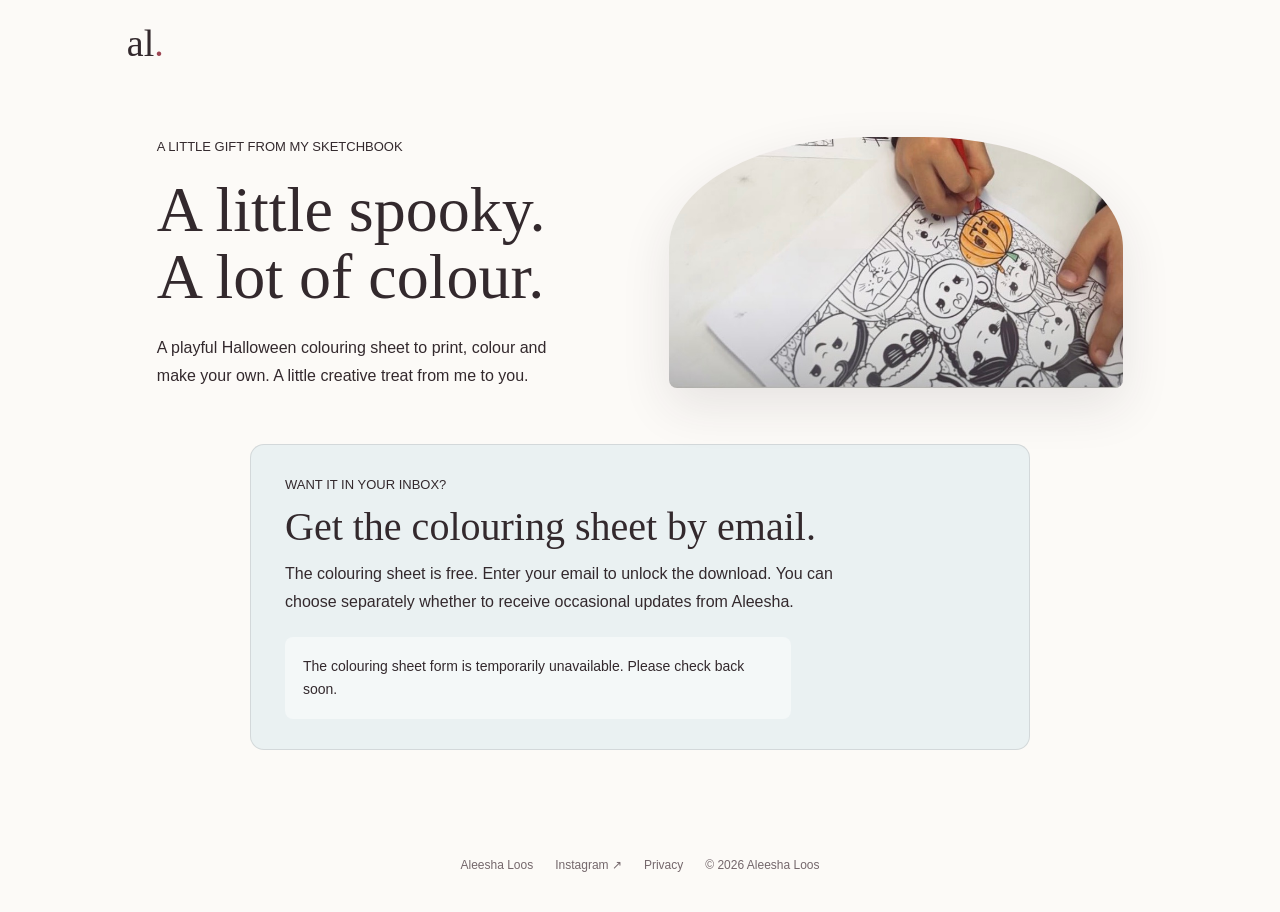
==== commit 852515a6: "Require signup before Halloween sheet download" ====
--- a/halloween/index.html
+++ b/halloween/index.html
@@ -1,6 +1,6 @@
 <!doctype html>
-<html lang="en-AU"><head><meta charset="utf-8"><meta name="viewport" content="width=device-width,initial-scale=1"><meta name="theme-color" content="#fcfaf7"><title>Free Halloween colouring sheet | Aleesha Loos</title><meta name="description" content="Download Aleesha Loos’s free Halloween colouring sheet and enjoy a little creative treat."><link rel="icon" href="/favicon.svg"><link rel="stylesheet" href="/styles.css?v=20261024-3"><link rel="stylesheet" href="/community.css?v=20261024-3"><script src="/community.js?v=20261024-2" defer></script></head>
+<html lang="en-AU"><head><meta charset="utf-8"><meta name="viewport" content="width=device-width,initial-scale=1"><meta name="theme-color" content="#fcfaf7"><title>Free Halloween colouring sheet | Aleesha Loos</title><meta name="description" content="Get Aleesha Loos’s free Halloween colouring sheet after joining the email list."><link rel="icon" href="/favicon.svg"><link rel="stylesheet" href="/styles.css?v=20261024-3"><link rel="stylesheet" href="/community.css?v=20261024-4"><script src="/community.js?v=20261024-2" defer></script></head>
 <body><a class="skip-link" href="#main">Skip to content</a><header class="community-header"><a class="wordmark" href="/" aria-label="Aleesha Loos, home">al<span>.</span></a></header>
-<main class="community-main halloween-main" id="main"><section class="community-hero halloween-hero"><div><p class="eyebrow">A little gift from my sketchbook</p><h1>A little spooky.<br>A lot of colour.</h1><p>A playful Halloween colouring sheet to print, colour and make your own. A little creative treat from me to you.</p><a class="halloween-download" href="/assets/halloween/Free_Halloween_Colouring_Sheet_by_Aleesha_Loos.pdf" download>Download the free colouring sheet <span aria-hidden="true">↗</span></a></div><figure class="halloween-photo"><img src="/assets/halloween/IMG_6366.jpeg" alt="The original photo of Aleesha’s Halloween colouring sheet." fetchpriority="high" decoding="async"></figure></section>
-<section class="halloween-signup-note signup-card" data-signup="halloween" aria-labelledby="halloween-note-title"><div class="signup-intro"><p class="eyebrow">Want it in your inbox?</p><h2 id="halloween-note-title">Get the colouring sheet by email.</h2><p>The download is available above without signing up. Or leave your email and Aleesha will send you a copy.</p></div><p class="signup-availability" role="status">Email delivery is paused while setup is finished. The direct download above is ready.</p><form class="signup-form" hidden><div class="signup-fields"><label>First name <span>(optional)</span><input name="name" autocomplete="given-name" maxlength="80"></label><label>Email address<input type="email" name="email" autocomplete="email" required maxlength="254"></label></div><label class="signup-check"><input type="checkbox" name="updates"><span>Send me occasional colouring sheets, new artwork and updates from Aleesha.</span></label><div class="signup-honey" aria-hidden="true"><label>Website<input name="website" tabindex="-1" autocomplete="off"></label></div><p class="signup-fine">The download is yours whether or not you opt in to updates. You can unsubscribe anytime. <a href="/privacy/">Privacy</a>.</p><button class="signup-submit" type="submit">Email me the colouring sheet <span aria-hidden="true">↗</span></button><p class="signup-error" role="alert" hidden></p></form><section class="signup-thanks" tabindex="-1" hidden><span class="thanks-spark" aria-hidden="true">✦</span><p class="eyebrow">A little happy mail</p><h2>Happy colouring!</h2><p>Your colouring sheet is on its way. You can also download it right here.</p><a class="download-link text-link" hidden>Download the colouring sheet ↗</a><p class="thanks-signoff">With a little colour &amp; a lot of heart,<br><span>Aleesha</span></p></section></section></main>
+<main class="community-main halloween-main" id="main"><section class="community-hero halloween-hero"><div><p class="eyebrow">A little gift from my sketchbook</p><h1>A little spooky.<br>A lot of colour.</h1><p>A playful Halloween colouring sheet to print, colour and make your own. A little creative treat from me to you.</p></div><figure class="halloween-photo"><img src="/assets/halloween/IMG_6366.jpeg" alt="The original photo of Aleesha’s Halloween colouring sheet." fetchpriority="high" decoding="async"></figure></section>
+<section class="halloween-signup-note signup-card" data-signup="halloween" aria-labelledby="halloween-note-title"><div class="signup-intro"><p class="eyebrow">Want it in your inbox?</p><h2 id="halloween-note-title">Get the colouring sheet by email.</h2><p>The colouring sheet is free. Enter your email to unlock the download. You can choose separately whether to receive occasional updates from Aleesha.</p></div><p class="signup-availability" role="status">The colouring sheet form is temporarily unavailable. Please check back soon.</p><form class="signup-form" hidden><div class="signup-fields"><label>First name <span>(optional)</span><input name="name" autocomplete="given-name" maxlength="80"></label><label>Email address<input type="email" name="email" autocomplete="email" required maxlength="254"></label></div><label class="signup-check"><input type="checkbox" name="updates"><span>Send me occasional colouring sheets, new artwork and updates from Aleesha.</span></label><div class="signup-honey" aria-hidden="true"><label>Website<input name="website" tabindex="-1" autocomplete="off"></label></div><p class="signup-fine">The colouring sheet is free. Updates are optional and you can unsubscribe anytime. <a href="/privacy/">Privacy</a>.</p><button class="signup-submit" type="submit">Unlock my colouring sheet <span aria-hidden="true">↗</span></button><p class="signup-error" role="alert" hidden></p></form><section class="signup-thanks" tabindex="-1" hidden><span class="thanks-spark" aria-hidden="true">✦</span><p class="eyebrow">A little happy mail</p><h2>Happy colouring!</h2><p>Your colouring sheet is ready. Use the link below to download it.</p><a class="download-link text-link" hidden>Download the colouring sheet ↗</a><p class="thanks-signoff">With a little colour &amp; a lot of heart,<br><span>Aleesha</span></p></section></section></main>
 <footer class="community-footer"><a href="/">Aleesha Loos</a><a href="https://www.instagram.com/aleesha.loos/" target="_blank" rel="noopener noreferrer">Instagram ↗</a><a href="/privacy/">Privacy</a><span>© 2026 Aleesha Loos</span></footer></body></html>
